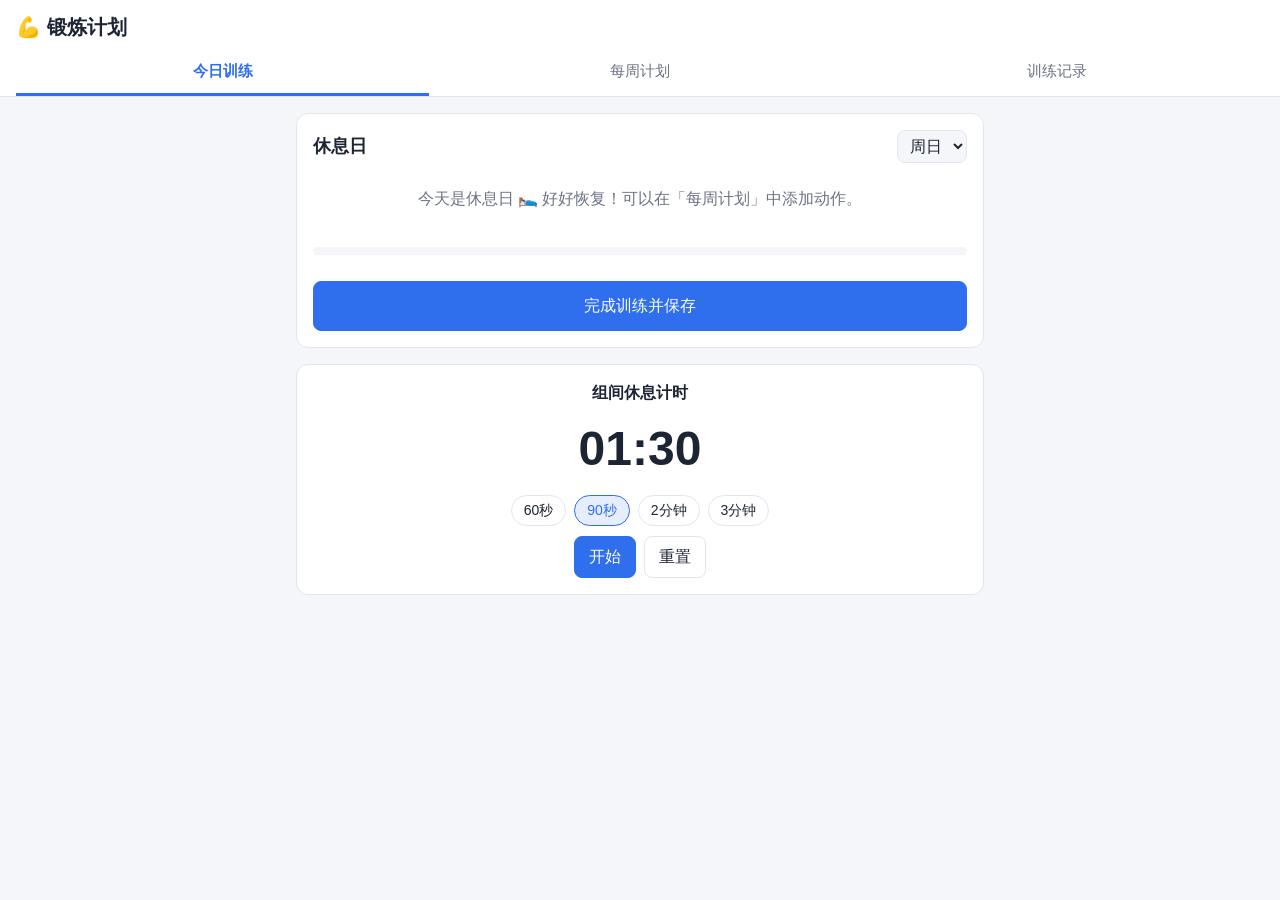
==== index.html @ d6ac5048 "Add workout plan web app Static HTML/CSS/JS app with weekly plan editor, built-in templates, daily s" ====
<!doctype html>
<html lang="zh-CN">
<head>
  <meta charset="utf-8">
  <meta name="viewport" content="width=device-width, initial-scale=1">
  <title>锻炼计划</title>
  <link rel="stylesheet" href="style.css">
</head>
<body>
  <header class="topbar">
    <h1>💪 锻炼计划</h1>
    <nav class="tabs">
      <button class="tab active" data-view="today">今日训练</button>
      <button class="tab" data-view="plan">每周计划</button>
      <button class="tab" data-view="history">训练记录</button>
    </nav>
  </header>

  <main>
    <!-- 今日训练 -->
    <section id="view-today" class="view active">
      <div class="card">
        <div class="row between">
          <h2 id="today-title">今日训练</h2>
          <select id="today-day" aria-label="选择训练日"></select>
        </div>
        <div id="today-list"></div>
        <div class="progress"><div id="today-progress-bar"></div></div>
        <p id="today-progress-text" class="muted"></p>
        <button id="finish-workout" class="primary wide">完成训练并保存</button>
      </div>

      <div class="card timer-card">
        <h3>组间休息计时</h3>
        <div id="timer-display" class="timer">01:30</div>
        <div class="row center gap">
          <button class="chip" data-seconds="60">60秒</button>
          <button class="chip" data-seconds="90">90秒</button>
          <button class="chip" data-seconds="120">2分钟</button>
          <button class="chip" data-seconds="180">3分钟</button>
        </div>
        <div class="row center gap">
          <button id="timer-start" class="primary">开始</button>
          <button id="timer-reset">重置</button>
        </div>
      </div>
    </section>

    <!-- 每周计划 -->
    <section id="view-plan" class="view">
      <div class="card">
        <div class="row between wrap gap">
          <h2>每周计划</h2>
          <div class="row gap">
            <select id="template-select" aria-label="选择模板">
              <option value="">套用模板…</option>
              <option value="beginner">新手全身（每周3练）</option>
              <option value="ppl">推/拉/腿（每周6练）</option>
              <option value="upperlower">上下肢分化（每周4练）</option>
              <option value="home">居家徒手（每周3练）</option>
            </select>
            <button id="clear-plan" class="danger">清空</button>
          </div>
        </div>
      </div>
      <div id="plan-days"></div>
    </section>

    <!-- 训练记录 -->
    <section id="view-history" class="view">
      <div class="card">
        <h2>训练统计</h2>
        <div class="stats">
          <div class="stat"><span id="stat-total">0</span><small>累计训练</small></div>
          <div class="stat"><span id="stat-week">0</span><small>本周训练</small></div>
          <div class="stat"><span id="stat-streak">0</span><small>连续周数</small></div>
        </div>
      </div>
      <div id="history-list"></div>
    </section>
  </main>

  <template id="exercise-row">
    <div class="exercise-edit">
      <input class="ex-name" placeholder="动作名称">
      <label>组<input class="ex-sets" type="number" min="1" max="20"></label>
      <label>次<input class="ex-reps" placeholder="8-12"></label>
      <label>kg<input class="ex-weight" type="number" min="0" step="0.5"></label>
      <button class="ex-remove icon" title="删除">✕</button>
    </div>
  </template>

  <script src="app.js"></script>
</body>
</html>
---- style.css ----
:root {
  --bg: #f4f6fa;
  --card: #ffffff;
  --text: #1d2433;
  --muted: #6b7385;
  --border: #e2e6ee;
  --accent: #2f6fed;
  --accent-soft: #e6eefe;
  --done: #1f9d61;
  --danger: #d64545;
}

@media (prefers-color-scheme: dark) {
  :root {
    --bg: #12151c;
    --card: #1b2029;
    --text: #e7eaf0;
    --muted: #949bab;
    --border: #2c3340;
    --accent: #5b8cff;
    --accent-soft: #23304d;
    --done: #3cc283;
    --danger: #ef6b6b;
  }
}

* { box-sizing: border-box; }

body {
  margin: 0;
  font-family: -apple-system, BlinkMacSystemFont, "PingFang SC", "Microsoft YaHei", "Segoe UI", sans-serif;
  background: var(--bg);
  color: var(--text);
  line-height: 1.5;
}

.topbar {
  position: sticky;
  top: 0;
  z-index: 10;
  background: var(--card);
  border-bottom: 1px solid var(--border);
  padding: 12px 16px 0;
}

.topbar h1 { margin: 0 0 8px; font-size: 20px; }

.tabs { display: flex; gap: 4px; }

.tab {
  flex: 1;
  border: none;
  border-bottom: 3px solid transparent;
  border-radius: 0;
  background: none;
  padding: 10px 4px;
  color: var(--muted);
  font-size: 15px;
}

.tab.active { color: var(--accent); border-bottom-color: var(--accent); font-weight: 600; }

main { max-width: 720px; margin: 0 auto; padding: 16px; }

.view { display: none; }
.view.active { display: block; }

.card {
  background: var(--card);
  border: 1px solid var(--border);
  border-radius: 12px;
  padding: 16px;
  margin-bottom: 16px;
}

h2 { margin: 0; font-size: 18px; }
h3 { margin: 0 0 8px; font-size: 16px; }

.row { display: flex; align-items: center; }
.between { justify-content: space-between; }
.center { justify-content: center; }
.wrap { flex-wrap: wrap; }
.gap { gap: 8px; }
.muted { color: var(--muted); font-size: 14px; }

button, select, input {
  font: inherit;
  color: inherit;
}

button {
  border: 1px solid var(--border);
  background: var(--card);
  border-radius: 8px;
  padding: 8px 14px;
  cursor: pointer;
}

button:hover { border-color: var(--accent); }
button.primary { background: var(--accent); border-color: var(--accent); color: #fff; }
button.danger { color: var(--danger); }
button.wide { width: 100%; margin-top: 12px; padding: 12px; }
button.icon { padding: 6px 10px; }
button.chip { border-radius: 999px; padding: 4px 12px; font-size: 14px; }
button.chip.active { background: var(--accent-soft); border-color: var(--accent); color: var(--accent); }

select, input {
  border: 1px solid var(--border);
  background: var(--bg);
  border-radius: 8px;
  padding: 6px 8px;
  min-width: 0;
}

/* 今日训练 */
.exercise {
  border-top: 1px solid var(--border);
  padding: 12px 0;
}
.exercise:first-child { border-top: none; }
.exercise-head { display: flex; justify-content: space-between; gap: 8px; }
.exercise-name { font-weight: 600; }
.sets { display: flex; flex-wrap: wrap; gap: 6px; margin-top: 8px; }

.set-btn {
  min-width: 44px;
  padding: 6px 8px;
  font-size: 13px;
}
.set-btn.done { background: var(--done); border-color: var(--done); color: #fff; }

.rest-day { text-align: center; padding: 24px 0; color: var(--muted); }

.progress {
  height: 8px;
  background: var(--bg);
  border-radius: 999px;
  overflow: hidden;
  margin-top: 12px;
}
#today-progress-bar { height: 100%; width: 0; background: var(--done); transition: width .3s; }

.timer-card { text-align: center; }
.timer-card .row { margin-top: 10px; }
.timer {
  font-size: 48px;
  font-weight: 700;
  font-variant-numeric: tabular-nums;
}
.timer.finished { color: var(--done); }

/* 每周计划 */
.day-card .day-head { display: flex; align-items: center; justify-content: space-between; gap: 8px; margin-bottom: 8px; }
.day-card .day-focus { flex: 1; }
.day-card .day-focus input { width: 100%; }
.day-label { font-weight: 600; min-width: 40px; }

.exercise-edit {
  display: grid;
  grid-template-columns: 1fr 64px 76px 76px auto;
  gap: 6px;
  align-items: center;
  margin-bottom: 6px;
}
.exercise-edit label {
  display: flex;
  align-items: center;
  gap: 4px;
  font-size: 12px;
  color: var(--muted);
}
.exercise-edit label input { width: 100%; }

.add-ex { margin-top: 4px; font-size: 14px; }

@media (max-width: 520px) {
  .exercise-edit { grid-template-columns: 1fr 1fr 1fr auto; }
  .exercise-edit .ex-name { grid-column: 1 / -1; }
}

/* 训练记录 */
.stats { display: grid; grid-template-columns: repeat(3, 1fr); gap: 8px; margin-top: 12px; text-align: center; }
.stat span { display: block; font-size: 28px; font-weight: 700; color: var(--accent); }
.stat small { color: var(--muted); }

.history-item .row { margin-bottom: 6px; }
.history-item ul { margin: 0; padding-left: 20px; font-size: 14px; }
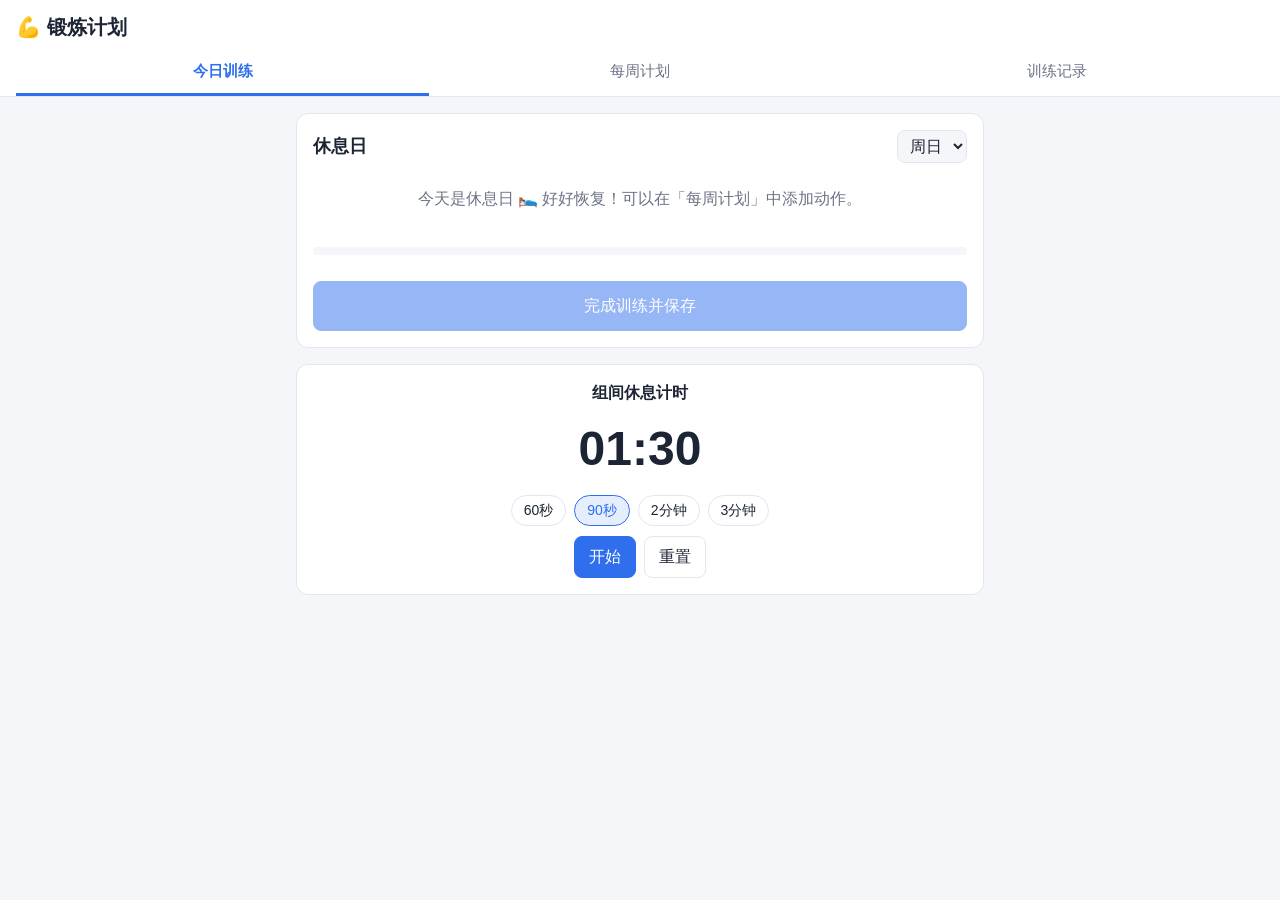
==== commit e9ecf870: "Replace native dialogs with in-page confirm and toast Native confirm()/alert() are blocked in sandbo" ====
--- a/index.html
+++ b/index.html
@@ -80,6 +80,17 @@
     </section>
   </main>
 
+  <div id="confirm" class="overlay" hidden>
+    <div class="dialog" role="dialog" aria-modal="true" aria-labelledby="confirm-text">
+      <p id="confirm-text"></p>
+      <div class="row gap end">
+        <button id="confirm-cancel">取消</button>
+        <button id="confirm-ok" class="primary">确定</button>
+      </div>
+    </div>
+  </div>
+  <div id="toast" class="toast" role="status" hidden></div>
+
   <template id="exercise-row">
     <div class="exercise-edit">
       <input class="ex-name" placeholder="动作名称">
--- a/style.css
+++ b/style.css
@@ -8,10 +8,12 @@
   --accent-soft: #e6eefe;
   --done: #1f9d61;
   --danger: #d64545;
+  --on-accent: #ffffff;
+  --scrim: rgba(10, 14, 22, 0.5);
 }
 
 @media (prefers-color-scheme: dark) {
-  :root {
+  :root:not([data-theme="light"]) {
     --bg: #12151c;
     --card: #1b2029;
     --text: #e7eaf0;
@@ -21,7 +23,21 @@
     --accent-soft: #23304d;
     --done: #3cc283;
     --danger: #ef6b6b;
+    color-scheme: dark;
   }
+}
+
+:root[data-theme="dark"] {
+  --bg: #12151c;
+  --card: #1b2029;
+  --text: #e7eaf0;
+  --muted: #949bab;
+  --border: #2c3340;
+  --accent: #5b8cff;
+  --accent-soft: #23304d;
+  --done: #3cc283;
+  --danger: #ef6b6b;
+  color-scheme: dark;
 }
 
 * { box-sizing: border-box; }
@@ -36,11 +52,22 @@
 
 .topbar {
   position: sticky;
-  top: 0;
+  top: env(safe-area-inset-top, 0px);
   z-index: 10;
   background: var(--card);
   border-bottom: 1px solid var(--border);
-  padding: 12px 16px 0;
+  padding-top: 12px;
+  padding-left: max(16px, env(safe-area-inset-left, 0px));
+  padding-right: max(16px, env(safe-area-inset-right, 0px));
+}
+
+body::before {
+  content: "";
+  position: fixed;
+  inset: 0 0 auto;
+  height: env(safe-area-inset-top, 0px);
+  z-index: 10;
+  background: var(--card);
 }
 
 .topbar h1 { margin: 0 0 8px; font-size: 20px; }
@@ -60,7 +87,13 @@
 
 .tab.active { color: var(--accent); border-bottom-color: var(--accent); font-weight: 600; }
 
-main { max-width: 720px; margin: 0 auto; padding: 16px; }
+main {
+  max-width: 720px;
+  margin: 0 auto;
+  padding-block: 16px;
+  padding-left: max(16px, env(safe-area-inset-left, 0px));
+  padding-right: max(16px, env(safe-area-inset-right, 0px));
+}
 
 .view { display: none; }
 .view.active { display: block; }
@@ -97,7 +130,9 @@
 }
 
 button:hover { border-color: var(--accent); }
-button.primary { background: var(--accent); border-color: var(--accent); color: #fff; }
+button:focus-visible, select:focus-visible, input:focus-visible { outline: 2px solid var(--accent); outline-offset: 1px; }
+button:disabled { opacity: .5; cursor: default; }
+button.primary { background: var(--accent); border-color: var(--accent); color: var(--on-accent); }
 button.danger { color: var(--danger); }
 button.wide { width: 100%; margin-top: 12px; padding: 12px; }
 button.icon { padding: 6px 10px; }
@@ -127,7 +162,7 @@
   padding: 6px 8px;
   font-size: 13px;
 }
-.set-btn.done { background: var(--done); border-color: var(--done); color: #fff; }
+.set-btn.done { background: var(--done); border-color: var(--done); color: var(--on-accent); }
 
 .rest-day { text-align: center; padding: 24px 0; color: var(--muted); }
 
@@ -185,3 +220,40 @@
 
 .history-item .row { margin-bottom: 6px; }
 .history-item ul { margin: 0; padding-left: 20px; font-size: 14px; }
+
+/* 确认框与提示 */
+.end { justify-content: flex-end; }
+.overlay {
+  position: fixed;
+  inset: 0;
+  z-index: 20;
+  display: flex;
+  align-items: center;
+  justify-content: center;
+  padding: 16px;
+  background: var(--scrim);
+}
+.overlay[hidden] { display: none; }
+.dialog {
+  background: var(--card);
+  border: 1px solid var(--border);
+  border-radius: 12px;
+  padding: 20px;
+  width: 100%;
+  max-width: 360px;
+}
+.dialog p { margin: 0 0 16px; }
+.toast {
+  position: fixed;
+  left: 50%;
+  bottom: calc(24px + env(safe-area-inset-bottom, 0px));
+  transform: translateX(-50%);
+  z-index: 20;
+  background: var(--text);
+  color: var(--bg);
+  padding: 10px 18px;
+  border-radius: 999px;
+  font-size: 14px;
+  width: max-content;
+  max-width: calc(100% - 32px);
+}
